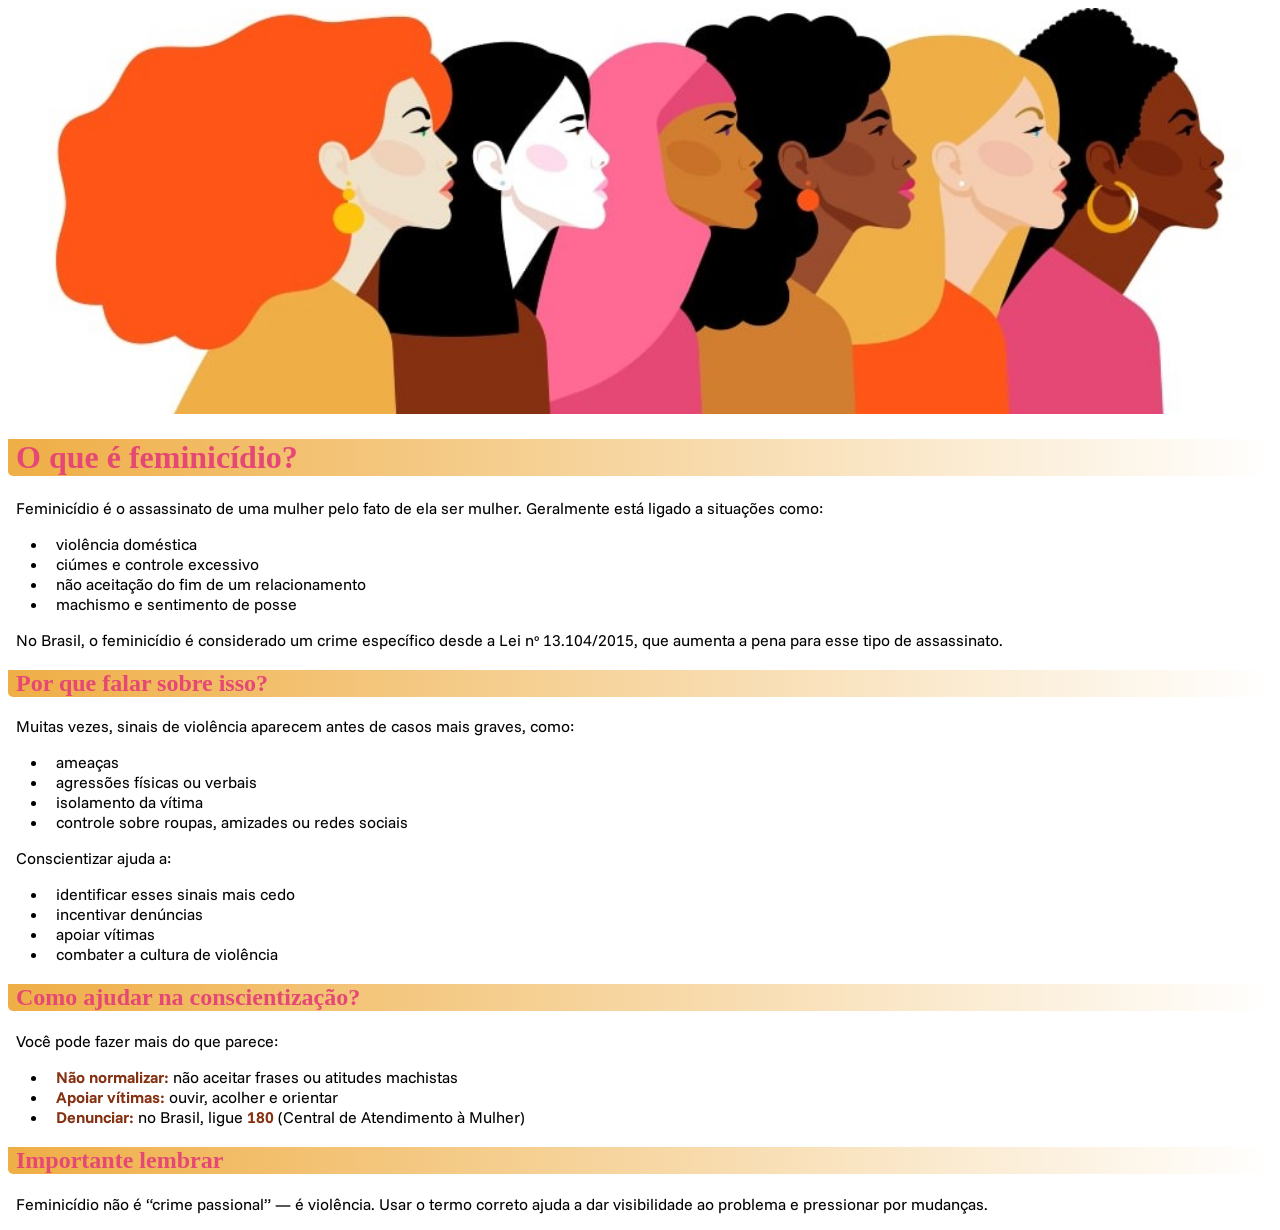
==== exercicios/mulher/concientizaçao.html @ 6cd016a0 "Initial commit" ====
<!DOCTYPE html>
<html lang="en">
<head>
    <meta charset="UTF-8">
    <meta name="viewport" content="width=device-width, initial-scale=1.0">
    <title>Por que falar sobre isso</title>

    <link rel="favicon.icon" href="favicon.icon" type="image/x-icon">

    <link rel="stylesheet" href="estilo/style.css">

    <link rel="preconnect" href="https://fonts.googleapis.com">
    <link rel="preconnect" href="https://fonts.gstatic.com" crossorigin>
    <link href="https://fonts.googleapis.com/css2?family=Indie+Flower&display=swap" rel="stylesheet">


    <link rel="preconnect" href="https://fonts.googleapis.com">
    <link rel="preconnect" href="https://fonts.gstatic.com" crossorigin>
    <link href="https://fonts.googleapis.com/css2?family=Funnel+Sans:ital,wght@0,300..800;1,300..800&display=swap" rel="stylesheet">

</head>
<body>
    <img src="Mulher.jpg" alt="mulheres">
<header>
    <h1>O que é feminicídio?</h1>
    <p>Feminicídio é o assassinato de uma mulher pelo fato de ela ser mulher. Geralmente está ligado a situações como:</p>
</header>
    <main>
        <article>
            <ul>
            <li>violência doméstica</li>
            <li>ciúmes e controle excessivo</li>
            <li>não aceitação do fim de um relacionamento</li>
            <li>machismo e sentimento de posse</li>
            </ul>

            <p>No Brasil, o feminicídio é considerado um crime específico desde a Lei nº 13.104/2015, que aumenta a pena para esse tipo de assassinato.</p>
            
            <h2>Por que falar sobre isso?</h2>

            <p>Muitas vezes, sinais de violência aparecem antes de casos mais graves, como:</p>

            <ul>
            <li>ameaças</li>
            <li>agressões físicas ou verbais</li>
            <li>isolamento da vítima</li>
            <li>controle sobre roupas, amizades ou redes sociais</li>
            </ul>

            <p>Conscientizar ajuda a:</p>

            <ul>
            <li>identificar esses sinais mais cedo</li>
            <li>incentivar denúncias</li>
            <li>apoiar vítimas</li>
            <li>combater a cultura de violência</li>
            </ul>

            <h2>Como ajudar na conscientização?</h2>

            <p>Você pode fazer mais do que parece:</p>

            <ul>
            <li><strong>Não normalizar:</strong> não aceitar frases ou atitudes machistas</li>
            <li><strong>Apoiar vítimas:</strong> ouvir, acolher e orientar</li>
            <li><strong>Denunciar:</strong> no Brasil, ligue <strong>180</strong> (Central de Atendimento à Mulher)</li>
            </ul>
        </article>    
    </main>    
<footer>
    <h2>Importante lembrar</h2>
    <p>Feminicídio não é “crime passional” — é violência. Usar o termo correto ajuda a dar visibilidade ao problema e pressionar por mudanças.</p>
</footer>
</body>
</html>
---- exercicios/mulher/estilo/style.css ----
@import url('https://fonts.googleapis.com/css2?family=Indie+Flower&display=swap');

@import url('https://fonts.googleapis.com/css2?family=Funnel+Sans:ital,wght@0,300..800;1,300..800&display=swap');

:root{
--cor0:#853011;
--cor1:#FF5517;
--cor2:#D27D33;
--cor3:#EFAE46;
--cor4:#E54875;

--font-padrao:arial,verdana,helvetica,sans-serif;
--font-destaque:'Indie+Flower';
--font-sans:'Funnel Sans',sans-serif;
}

h1,h2{
    color: var(--cor4);
    background-image: linear-gradient(to right, var(--cor3),transparent);
    font-family: var(--font-destaque);
    text-indent: 8px; 
    border-radius: 0px 0px 0px 5px;
}
p{
  font-family: var(--font-sans); 
  text-indent: 8px; 
}
li strong{
    color: var(--cor0);
    font-weight: bold;
}
li{
   font-family: var(--font-sans); 
  text-indent: 8px;  
}

img{
    width: 100%;
}
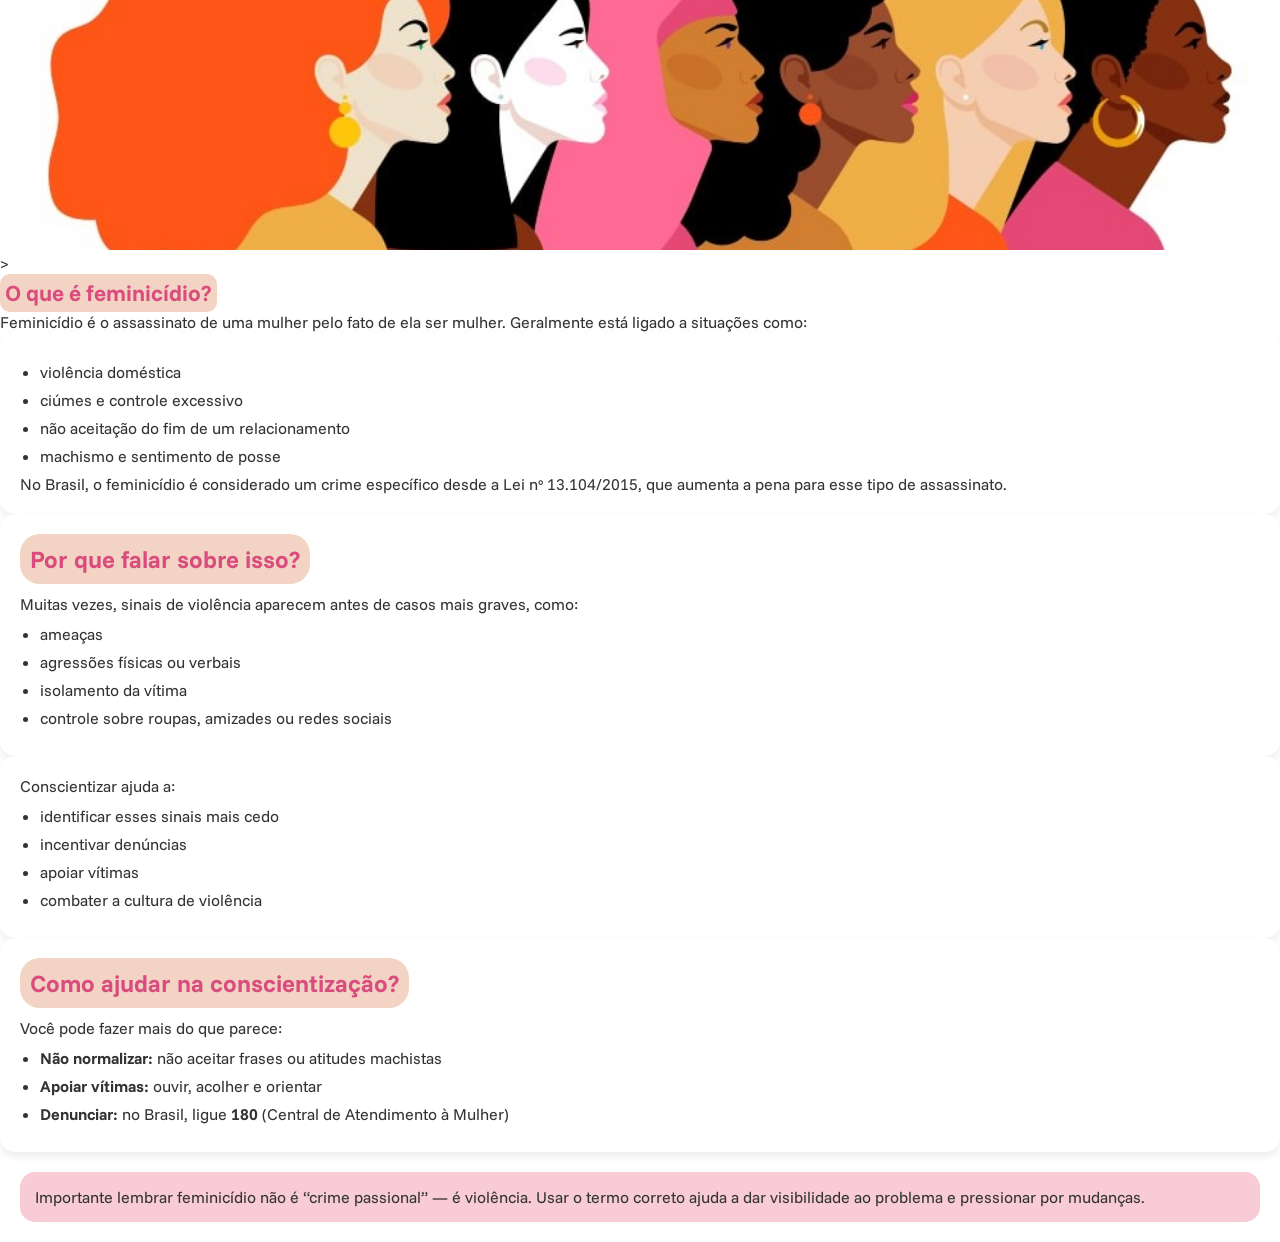
==== commit 22e4fef7: "novo" ====
--- a/exercicios/mulher/concientizaçao.html
+++ b/exercicios/mulher/concientizaçao.html
@@ -1,13 +1,14 @@
 <!DOCTYPE html>
-<html lang="en">
+<html lang="br-pt">
 <head>
     <meta charset="UTF-8">
     <meta name="viewport" content="width=device-width, initial-scale=1.0">
     <title>Por que falar sobre isso</title>
 
-    <link rel="favicon.icon" href="favicon.icon" type="image/x-icon">
+    <link rel="icon" href="img/favicon.ico" type="image/x-icon">
 
-    <link rel="stylesheet" href="estilo/style.css">
+    <link rel="stylesheet" href="style.css">
+     
 
     <link rel="preconnect" href="https://fonts.googleapis.com">
     <link rel="preconnect" href="https://fonts.gstatic.com" crossorigin>
@@ -20,56 +21,68 @@
 
 </head>
 <body>
-    <img src="Mulher.jpg" alt="mulheres">
+    <img src="img/Mulher.jpg" alt="mulheres">
+
+<div </div></div>>
 <header>
     <h1>O que é feminicídio?</h1>
     <p>Feminicídio é o assassinato de uma mulher pelo fato de ela ser mulher. Geralmente está ligado a situações como:</p>
 </header>
+
     <main>
         <article>
-            <ul>
-            <li>violência doméstica</li>
-            <li>ciúmes e controle excessivo</li>
-            <li>não aceitação do fim de um relacionamento</li>
-            <li>machismo e sentimento de posse</li>
-            </ul>
+            <section>
+                <ul>
+                <li>violência doméstica</li>
+                <li>ciúmes e controle excessivo</li>
+                <li>não aceitação do fim de um relacionamento</li>
+                <li>machismo e sentimento de posse</li>
+                </ul>
 
-            <p>No Brasil, o feminicídio é considerado um crime específico desde a Lei nº 13.104/2015, que aumenta a pena para esse tipo de assassinato.</p>
-            
-            <h2>Por que falar sobre isso?</h2>
+                <p>No Brasil, o feminicídio é considerado um crime específico desde a Lei nº 13.104/2015, que aumenta a pena para esse tipo de assassinato.</p>
+            </section>
 
-            <p>Muitas vezes, sinais de violência aparecem antes de casos mais graves, como:</p>
+            <section>
+                <h2>Por que falar sobre isso?</h2>
 
-            <ul>
-            <li>ameaças</li>
-            <li>agressões físicas ou verbais</li>
-            <li>isolamento da vítima</li>
-            <li>controle sobre roupas, amizades ou redes sociais</li>
-            </ul>
+                <p>Muitas vezes, sinais de violência aparecem antes de casos mais graves, como:</p>
 
-            <p>Conscientizar ajuda a:</p>
+                <ul>
+                <li>ameaças</li>
+                <li>agressões físicas ou verbais</li>
+                <li>isolamento da vítima</li>
+                <li>controle sobre roupas, amizades ou redes sociais</li>
+                </ul>
+            </section>
+</div>
+            <section>
+                <p>Conscientizar ajuda a:</p>
 
-            <ul>
-            <li>identificar esses sinais mais cedo</li>
-            <li>incentivar denúncias</li>
-            <li>apoiar vítimas</li>
-            <li>combater a cultura de violência</li>
-            </ul>
+                <ul>
+                <li>identificar esses sinais mais cedo</li>
+                <li>incentivar denúncias</li>
+                <li>apoiar vítimas</li>
+                <li>combater a cultura de violência</li>
+                </ul>
+            </section>
 
-            <h2>Como ajudar na conscientização?</h2>
+            <section>
+                <h2>Como ajudar na conscientização?</h2>
 
-            <p>Você pode fazer mais do que parece:</p>
+                <p>Você pode fazer mais do que parece:</p>
 
-            <ul>
-            <li><strong>Não normalizar:</strong> não aceitar frases ou atitudes machistas</li>
-            <li><strong>Apoiar vítimas:</strong> ouvir, acolher e orientar</li>
-            <li><strong>Denunciar:</strong> no Brasil, ligue <strong>180</strong> (Central de Atendimento à Mulher)</li>
-            </ul>
+                <ul>
+                <li><strong>Não normalizar:</strong> não aceitar frases ou atitudes machistas</li>
+                <li><strong>Apoiar vítimas:</strong> ouvir, acolher e orientar</li>
+                <li><strong>Denunciar:</strong> no Brasil, ligue <strong>180</strong> (Central de Atendimento à Mulher)</li>
+                </ul>
+            </section>
         </article>    
     </main>    
 <footer>
-    <h2>Importante lembrar</h2>
-    <p>Feminicídio não é “crime passional” — é violência. Usar o termo correto ajuda a dar visibilidade ao problema e pressionar por mudanças.</p>
+
+    <p>Importante lembrar feminicídio não é “crime passional” — é violência. Usar o termo correto ajuda a dar visibilidade ao problema e pressionar por mudanças.</p>
+
 </footer>
 </body>
 </html>
--- a/exercicios/mulher/style.css
+++ b/exercicios/mulher/style.css
@@ -0,0 +1,168 @@
+
+
+* {
+    margin: 0;
+    padding: 0;
+    box-sizing: border-box;
+}
+
+body {
+    font-family: "Funnel Sans", sans-serif;
+    color: #333;
+}
+
+img {
+    width: 100%;
+    max-height: 250px;
+    object-fit: cover;
+}
+
+header h1 {
+    background: #f3d3c3;
+    color: #d94c7d;
+    padding: 5px;
+    border-radius: 10px;
+    display: inline-block;
+    font-size: 1.4em;
+    
+}
+
+
+.duas-colunas {
+    display: flex;
+    gap: 30px;
+    padding: 20px;
+    position: relative;
+}
+
+.duas-colunas section {
+    width: 50%;
+}
+
+.duas-colunas::before {
+   
+    position: absolute;
+    left: 50%;
+    top: 20px;
+    height: 90%;
+    width: 2px;
+    background: #f0a1b5;
+}
+
+
+section {
+    background: #fff;
+    padding: 20px;
+    border-radius: 15px;
+    box-shadow: 0 4px 8px rgba(0,0,0,0.08);
+}
+
+/* TITULOS */
+section h2 {
+    background: #f3d3c3;
+    color: #d94c7d;
+    padding: 10px;
+    border-radius: 20px;
+    margin-bottom: 10px;
+    display: inline-block;
+}
+
+/* LISTAS */
+ul {
+    margin-top: 10px;
+    padding-left: 20px;
+}
+
+li {
+    margin-bottom: 8px;
+}
+
+/* CAIXA DE LEI */
+.caixa {
+    background: #fde3ea;
+    border: 2px solid #f3a1b5;
+    padding: 15px;
+    border-radius: 15px;
+    margin-top: 15px;
+}
+
+/* CONSCIENTIZAR */
+.conscientizar {
+    background: #ffe6ec;
+    margin: 20px;
+    padding: 20px;
+    border-radius: 20px;
+    text-align: center;
+}
+
+.conscientizar h2 {
+    background: #d94c7d;
+    color: white;
+    padding: 10px 20px;
+    border-radius: 20px;
+    display: inline-block;
+    margin-bottom: 15px;
+}
+
+.cards {
+    display: flex;
+    gap: 15px;
+    justify-content: center;
+    flex-wrap: wrap;
+}
+
+.card {
+    background: #fff;
+    padding: 15px;
+    border-radius: 15px;
+    width: 180px;
+}
+
+/* COMO AJUDAR */
+.como-ajudar {
+    display: flex;
+    gap: 20px;
+    padding: 20px;
+}
+
+.como-ajudar section {
+    width: 60%;
+}
+
+.como-ajudar img {
+    width: 40%;
+    border-radius: 15px;
+}
+
+
+footer {
+    background: #f8cbd6;
+    padding: 15px;
+    margin: 20px;
+    border-radius: 15px;
+}
+
+
+.final {
+    background:#DF3B6A;
+    color: white;
+    text-align: center;
+    padding: 20px;
+}
+
+@media (max-width: 768px) {
+    .duas-colunas,
+    .como-ajudar {
+        flex-direction: column;
+    }
+
+    .duas-colunas section,
+    .como-ajudar section,
+    .como-ajudar img {
+        width: 100%;
+    }
+
+    .duas-colunas::before {
+        display: none;
+    }
+}
